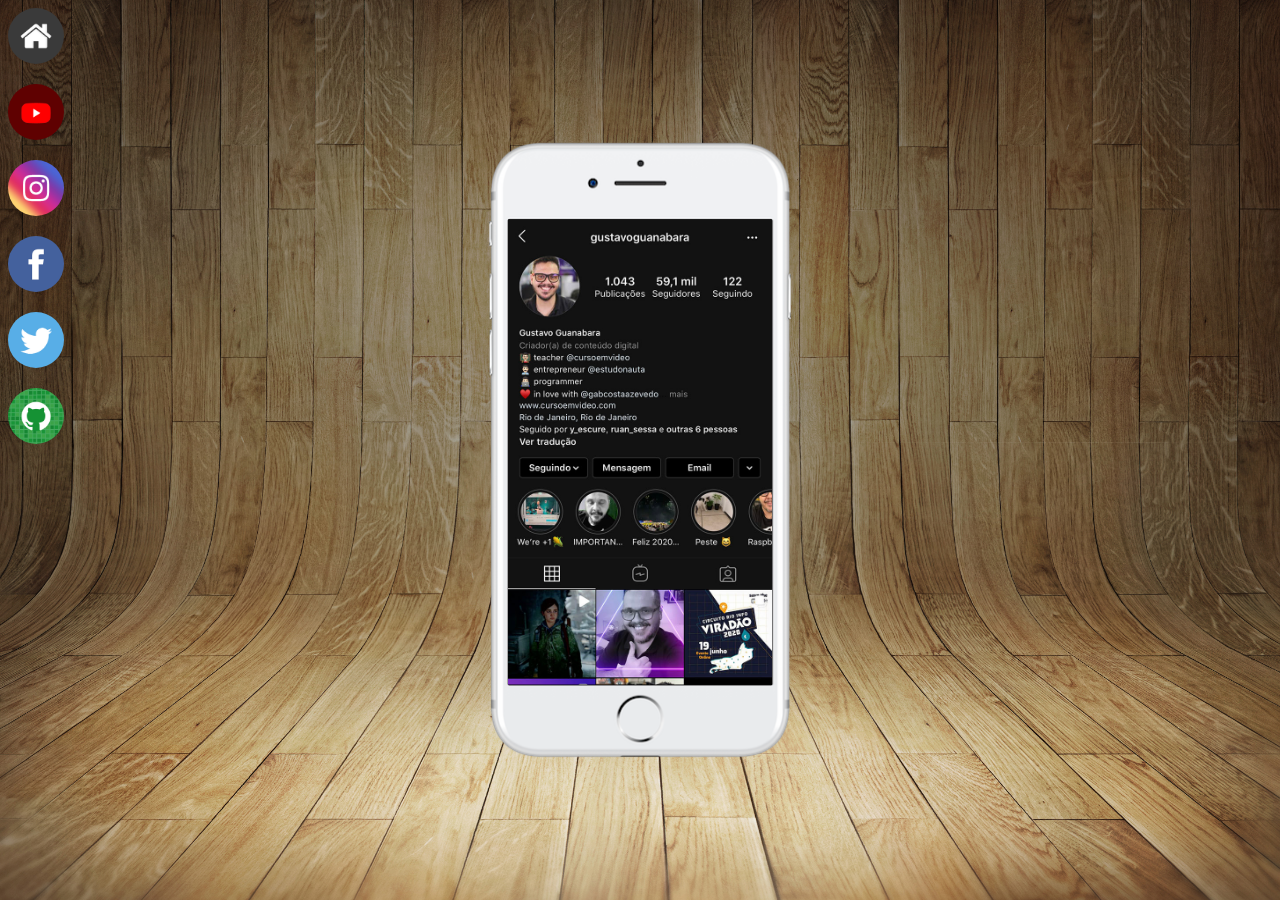
==== index.html @ e1bdf041 "Initial commit" ====
<!DOCTYPE html>
<html lang="pt-br">
<head>
    <meta charset="UTF-8">
    <meta name="viewport" content="width=device-width, initial-scale=1.0">
    <title>Projeto Redes Sociais</title>
    <link rel="shortcut icon" href="favicon.ico" type="image/x-icon">
    <link rel="stylesheet" href="style.css">
</head>
<body>
    <main>
        <section id="telefone">
            <iframe name="telaname" id="tela" src="paginas/instagram.html" frameborder="0"></iframe>
        </section>
        <section id="lista">
            <ul>
                <li><a href="paginas/1.html" target="telaname"><img src="imagens/logo-home.jpg" alt="Botão tela inicial"></a></li>
                <li><a href="paginas/youtube.html" target="telaname"><img src="imagens/logo-youtube.jpg" alt="Botão tela do YouTube"></a></li>
                <li><a href="paginas/instagram.html" target="telaname"><img src="imagens/logo-instagram.jpg" alt="Botão tela do Instagram"></a></li>
                <li><a href="paginas/facebook.html" target="telaname"><img src="imagens/logo-facebook.jpg" alt="Botão tela do Facebook"></a></li>
                <li><a href="paginas/twitter.html" target="telaname"><img src="imagens/logo-twitter.jpg" alt="Botão tela do Twitter"></a></li>
                <li><a href="paginas/github.html" target="telaname"><img src="imagens/logo-github.jpg" alt="Botão tela do GitHub"></a></li>
            </ul>
        </section>
    </main>
</body>
</html>
---- style.css ----
@charset "UTF-8";

/* regras gerais */

* {
    padding: 0px;
    margin: 0px;
}

body {
    height: 100vh;
    width: 100vw;
    background-color: black;
}

main {
    position: relative;
    background: rgb(80, 59, 35) url('imagens/fundo-madeira.jpg') center top no-repeat fixed;
    background-size: cover;
    height: 100vh;
    width: 100vw;
}

section#telefone {
    position: absolute;
    background: url('imagens/frame-iphone.png') center center no-repeat scroll;
    background-size: contain;
    transform: translate(-50%, -50%);
    top: 50%;
    left: 50%;
    width: 620px;
    height: 620px;
}

#tela {
    position: absolute;
    top: 50.4%;
    left: 50%;
    transform: translate(-50%, -50%);
    background-color: rgb(0, 0, 0);
    width: 264px;
    height: 465px;
}

section#lista {
    display: block;
    width: 70px;
}

section#lista img {
    border-radius: 100%;
    padding: 8px;
    width: 80%;
    height: 80%;
}
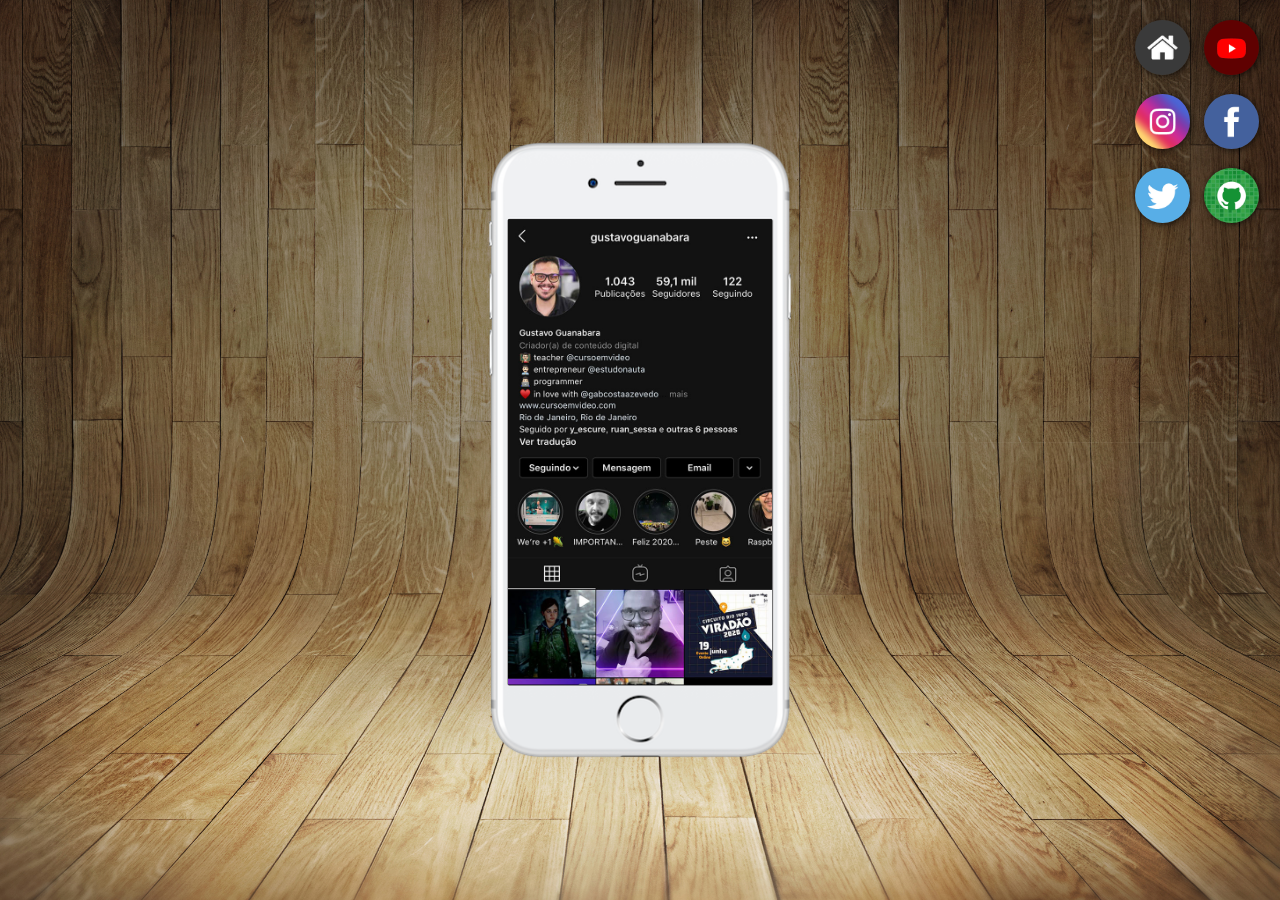
==== commit f83b923d: "Apps mais compatíveis e personalizáveis ao tirar lista Com a atualização ao tirar <ul> e deixar só o" ====
--- a/index.html
+++ b/index.html
@@ -13,14 +13,12 @@
             <iframe name="telaname" id="tela" src="paginas/instagram.html" frameborder="0"></iframe>
         </section>
         <section id="lista">
-            <ul>
-                <li><a href="paginas/1.html" target="telaname"><img src="imagens/logo-home.jpg" alt="Botão tela inicial"></a></li>
-                <li><a href="paginas/youtube.html" target="telaname"><img src="imagens/logo-youtube.jpg" alt="Botão tela do YouTube"></a></li>
-                <li><a href="paginas/instagram.html" target="telaname"><img src="imagens/logo-instagram.jpg" alt="Botão tela do Instagram"></a></li>
-                <li><a href="paginas/facebook.html" target="telaname"><img src="imagens/logo-facebook.jpg" alt="Botão tela do Facebook"></a></li>
-                <li><a href="paginas/twitter.html" target="telaname"><img src="imagens/logo-twitter.jpg" alt="Botão tela do Twitter"></a></li>
-                <li><a href="paginas/github.html" target="telaname"><img src="imagens/logo-github.jpg" alt="Botão tela do GitHub"></a></li>
-            </ul>
+                <a href="paginas/1.html" target="telaname"><img src="imagens/logo-home.jpg" alt="Botão tela inicial"></a>
+                <a href="paginas/youtube.html" target="telaname"><img src="imagens/logo-youtube.jpg" alt="Botão tela do YouTube"></a> <br>
+                <a href="paginas/instagram.html" target="telaname"><img src="imagens/logo-instagram.jpg" alt="Botão tela do Instagram"></a>
+                <a href="paginas/facebook.html" target="telaname"><img src="imagens/logo-facebook.jpg" alt="Botão tela do Facebook"></a> <br>
+                <a href="paginas/twitter.html" target="telaname"><img src="imagens/logo-twitter.jpg" alt="Botão tela do Twitter"></a>
+                <a href="paginas/github.html" target="telaname"><img src="imagens/logo-github.jpg" alt="Botão tela do GitHub"></a> <br>
         </section>
     </main>
 </body>
--- a/style.css
+++ b/style.css
@@ -33,7 +33,7 @@
 }
 
 #tela {
-    position: absolute;
+    position: relative;
     top: 50.4%;
     left: 50%;
     transform: translate(-50%, -50%);
@@ -43,13 +43,26 @@
 }
 
 section#lista {
-    display: block;
-    width: 70px;
+    margin-left: auto;
+    width: 135px;
+    padding: 20px;
 }
 
 section#lista img {
-    border-radius: 100%;
-    padding: 8px;
-    width: 80%;
-    height: 80%;
+    border-radius: 50%;
+    box-shadow: 1px 1px 6px rgba(0, 0, 0, 0.705);
+    padding: 0px;
+    width: 55px;
+    height: 55px;
+    margin-bottom: 15px;
+    margin-left: 10px;
+    box-sizing: border-box;
 }
+
+section#lista img:hover {
+    border: 2px solid white;
+    transform: translate(-3px, -3px);
+    box-shadow: 4px 4px 10px rgba(0, 0, 0, 0.856);
+    transition: transform .5s, border 1s, box-shadow .5s;
+}
+
